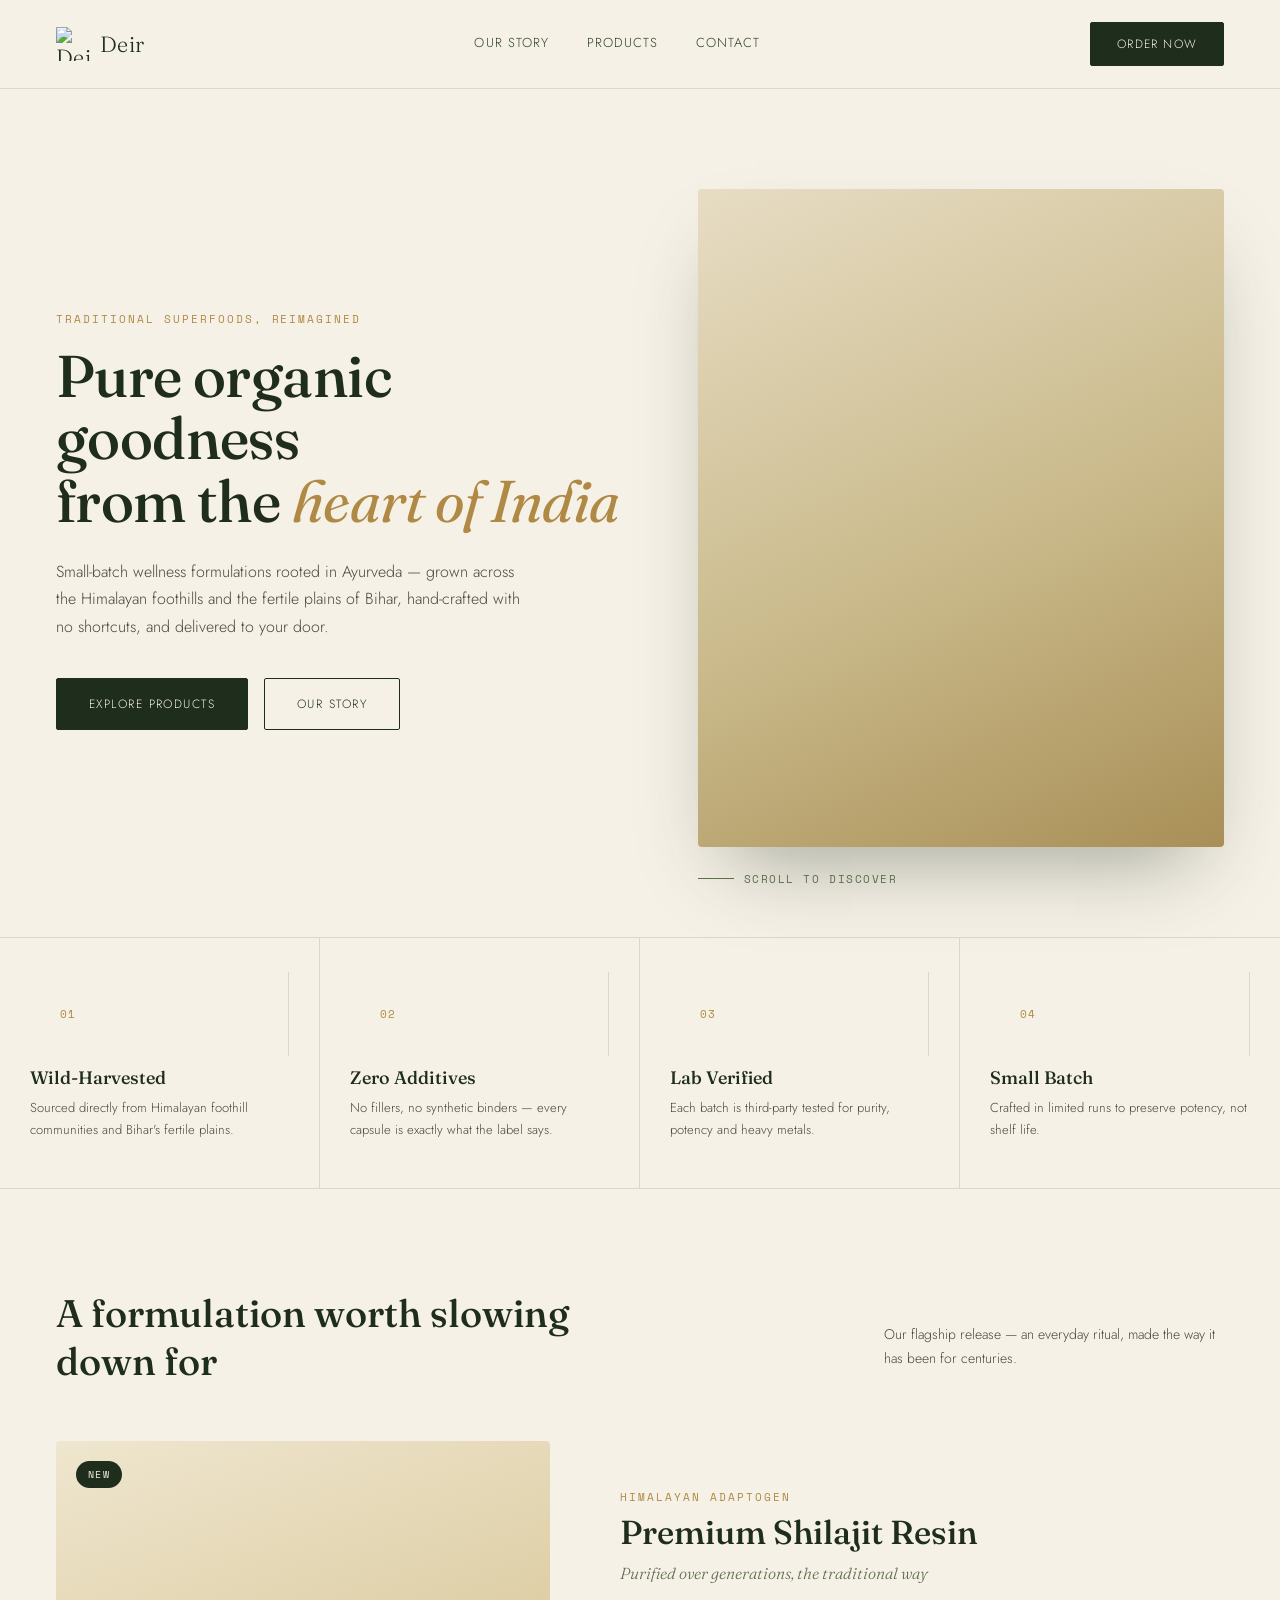
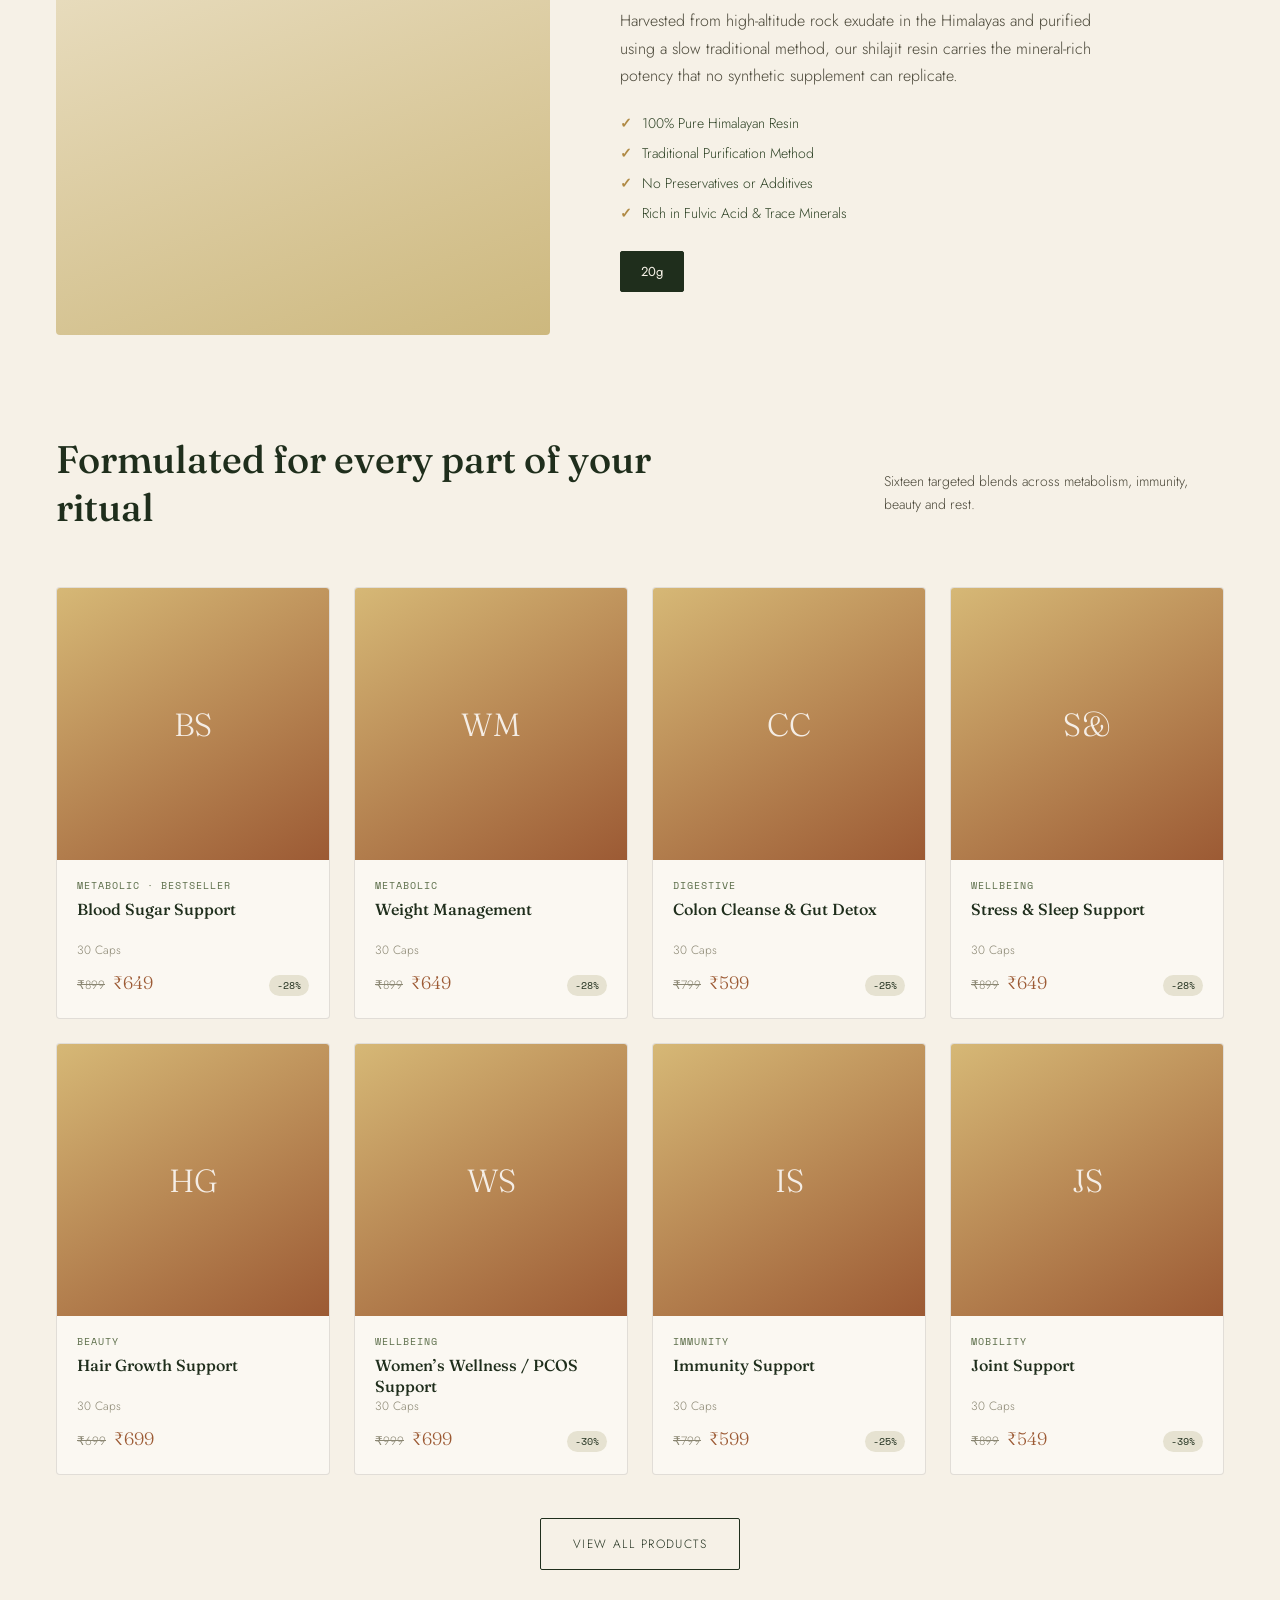
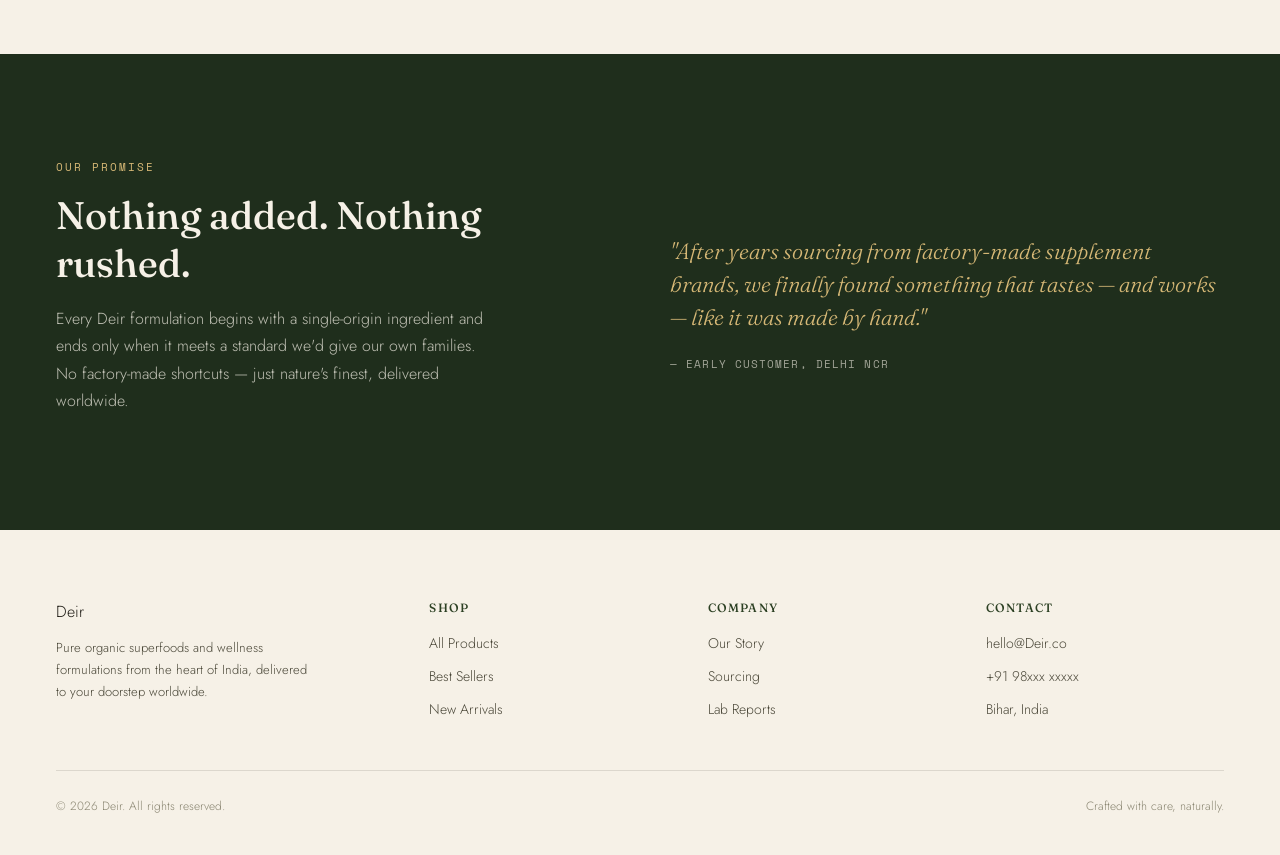
==== index.html @ 92b8bd2c "Add files via upload" ====
<!DOCTYPE html>
<html lang="en">
<head>
<meta charset="UTF-8">
<meta name="viewport" content="width=device-width, initial-scale=1.0">
<title>Deir — Pure Organic Goodness from the Heart of India</title>
<link rel="preconnect" href="https://fonts.googleapis.com">
<link href="https://fonts.googleapis.com/css2?family=Fraunces:ital,wght@0,400;0,500;0,600;1,400&family=Jost:wght@300;400;500&family=Space+Mono&display=swap" rel="stylesheet">
<link rel="stylesheet" href="style.css">
</head>
<body>

<nav class="nav">
  <a href="index.html" class="brand">
    <img src="images\deir_logo.jpeg" alt="Deir logo">
    Deir
  </a>
  <div class="nav-links">
    <a href="index.html#story">Our Story</a>
    <a href="products.html">Products</a>
    <a href="index.html#contact">Contact</a>
  </div>
  <a href="products.html" class="nav-cta">Order Now</a>
</nav>

<header class="hero">
  <div>
    <span class="eyebrow">Traditional Superfoods, Reimagined</span>
    <h1 style="margin-top:16px;">Pure organic goodness<br>from the <em>heart of India</em></h1>
    <p class="lede">Small-batch wellness formulations rooted in Ayurveda — grown across the Himalayan foothills and the fertile plains of Bihar, hand-crafted with no shortcuts, and delivered to your door.</p>
    <div class="hero-ctas">
      <a href="products.html" class="btn-primary">Explore Products</a>
      <a href="#story" class="btn-secondary">Our Story</a>
    </div>
  </div>
  <div class="hero-visual">
    <div class="hero-frame">
      <img src="images/hero-main.png" alt="Natural ingredients arranged on linen"
           onerror="this.style.display='none';">
    </div>
    <div class="scroll-note"><span class="line"></span> Scroll to discover</div>
  </div>
</header>

<section class="origin-strip">
  <div><div class="num">01</div><h4>Wild-Harvested</h4><p>Sourced directly from Himalayan foothill communities and Bihar's fertile plains.</p></div>
  <div><div class="num">02</div><h4>Zero Additives</h4><p>No fillers, no synthetic binders — every capsule is exactly what the label says.</p></div>
  <div><div class="num">03</div><h4>Lab Verified</h4><p>Each batch is third-party tested for purity, potency and heavy metals.</p></div>
  <div><div class="num">04</div><h4>Small Batch</h4><p>Crafted in limited runs to preserve potency, not shelf life.</p></div>
</section>

<section class="section" id="story">
  <div class="section-head">
    <h2>A formulation worth slowing down for</h2>
    <p>Our flagship release — an everyday ritual, made the way it has been for centuries.</p>
  </div>
  <div class="feature-split">
    <div class="feature-media">
      <span class="tag">New</span>
      <img src="images/image.png" alt="Premium Shilajit Resin"
           onerror="this.style.display='none';">
    </div>
    <div class="feature-body">
      <span class="eyebrow">Himalayan Adaptogen</span>
      <h3>Premium Shilajit Resin</h3>
      <p class="tagline">Purified over generations, the traditional way</p>
      <p class="desc">Harvested from high-altitude rock exudate in the Himalayas and purified using a slow traditional method, our shilajit resin carries the mineral-rich potency that no synthetic supplement can replicate.</p>
      <ul class="check-list">
        <li>100% Pure Himalayan Resin</li>
        <li>Traditional Purification Method</li>
        <li>No Preservatives or Additives</li>
        <li>Rich in Fulvic Acid & Trace Minerals</li>
      </ul>
      <div class="size-select">
        <button class="active">20g</button>
      </div>
    </div>
  </div>
</section>

<section class="section" style="padding-top:0;">
  <div class="section-head">
    <h2>Formulated for every part of your ritual</h2>
    <p>Sixteen targeted blends across metabolism, immunity, beauty and rest.</p>
  </div>
  <div class="grid-teaser" id="teaser-grid"></div>
  <div class="view-all-wrap">
    <a href="products.html" class="btn-secondary">View All Products</a>
  </div>
</section>

<section class="band">
  <div>
    <span class="eyebrow" style="color:var(--gold-light);">Our Promise</span>
    <h2 style="margin-top:14px;">Nothing added. Nothing rushed.</h2>
    <p style="margin-top:18px;max-width:440px;">Every Deir formulation begins with a single-origin ingredient and ends only when it meets a standard we'd give our own families. No factory-made shortcuts — just nature's finest, delivered worldwide.</p>
  </div>
  <div>
    <p class="quote">"After years sourcing from factory-made supplement brands, we finally found something that tastes — and works — like it was made by hand."</p>
    <div class="quote-by">— Early Customer, Delhi NCR</div>
  </div>
</section>

<footer class="footer" id="contact">
  <div class="footer-top">
    <div>
      <div class="brand" style="margin-bottom:14px;">Deir</div>
      <p style="max-width:260px;font-size:13px;">Pure organic superfoods and wellness formulations from the heart of India, delivered to your doorstep worldwide.</p>
    </div>
    <div>
      <h4>Shop</h4>
      <ul><li><a href="products.html">All Products</a></li><li><a href="products.html">Best Sellers</a></li><li><a href="products.html">New Arrivals</a></li></ul>
    </div>
    <div>
      <h4>Company</h4>
      <ul><li><a href="index.html#story">Our Story</a></li><li><a href="#">Sourcing</a></li><li><a href="#">Lab Reports</a></li></ul>
    </div>
    <div>
      <h4>Contact</h4>
      <ul><li><a href="mailto:hello@Deir.co">hello@Deir.co</a></li><li><a href="#">+91 98xxx xxxxx</a></li><li><a href="#">Bihar, India</a></li></ul>
    </div>
  </div>
  <div class="footer-bottom">
    <span>© 2026 Deir. All rights reserved.</span>
    <span>Crafted with care, naturally.</span>
  </div>
</footer>

<script src="products.js"></script>
</body>
</html>
---- style.css ----
/* ============ Deir — token system ============ */
:root{
  --ivory:#F6F1E7;
  --paper:#FBF8F2;
  --forest:#1F2E1C;
  --forest-2:#2C4023;
  --moss:#5C6E4A;
  --gold:#B08A45;
  --gold-light:#D6B876;
  --clay:#9C5A34;
  --ink:#211E17;
  --line:rgba(33,30,23,0.12);
  --serif:'Fraunces', 'Times New Roman', serif;
  --sans:'Jost', 'Helvetica Neue', Arial, sans-serif;
  --mono:'Space Mono', monospace;
}

*{box-sizing:border-box;}
html{scroll-behavior:smooth;}
body{
  margin:0;
  background:var(--ivory);
  color:var(--ink);
  font-family:var(--sans);
  font-weight:300;
  -webkit-font-smoothing:antialiased;
}
img{max-width:100%;display:block;}
a{color:inherit;text-decoration:none;}
h1,h2,h3,h4{font-family:var(--serif);font-weight:500;margin:0;color:var(--forest);}
p{line-height:1.7;color:#4a4738;}
button{font-family:var(--sans);cursor:pointer;}

.eyebrow{
  font-family:var(--mono);
  font-size:11px;
  letter-spacing:.18em;
  text-transform:uppercase;
  color:var(--gold);
}

/* ===== nav ===== */
.nav{
  position:sticky;top:0;z-index:50;
  display:flex;align-items:center;justify-content:space-between;
  padding:22px 56px;
  background:rgba(246,241,231,0.88);
  backdrop-filter:blur(10px);
  border-bottom:1px solid var(--line);
}
.nav .brand{display:flex;align-items:center;gap:10px;font-family:var(--serif);font-size:22px;color:var(--forest);letter-spacing:.02em;}
.nav .brand img{width:34px;height:34px;object-fit:contain;display:block;}
.nav-links{display:flex;align-items:center;gap:38px;font-size:13px;letter-spacing:.08em;text-transform:uppercase;color:var(--forest-2);}
.nav-links a{position:relative;padding-bottom:4px;}
.nav-links a::after{content:'';position:absolute;left:0;bottom:0;width:0;height:1px;background:var(--gold);transition:width .3s ease;}
.nav-links a:hover::after{width:100%;}
.nav-cta{
  background:var(--forest);color:var(--ivory);
  padding:12px 26px;font-size:12px;letter-spacing:.1em;text-transform:uppercase;
  border-radius:2px;border:1px solid var(--forest);
  transition:background .3s ease,color .3s ease;
}
.nav-cta:hover{background:transparent;color:var(--forest);}

/* ===== hero ===== */
.hero{
  display:grid;grid-template-columns:1.05fr .95fr;
  align-items:center;gap:60px;
  padding:100px 56px 90px;
  max-width:1400px;margin:0 auto;
}
.hero h1{font-size:clamp(40px,4.6vw,66px);line-height:1.06;letter-spacing:-.01em;}
.hero h1 em{font-style:italic;color:var(--gold);font-weight:400;}
.hero p.lede{max-width:480px;margin-top:26px;font-size:16px;}
.hero-ctas{display:flex;gap:16px;margin-top:38px;}
.btn-primary{
  background:var(--forest);color:var(--ivory);padding:16px 32px;font-size:12px;
  letter-spacing:.12em;text-transform:uppercase;border-radius:2px;border:1px solid var(--forest);
  transition:.3s;
}
.btn-primary:hover{background:var(--forest-2);}
.btn-secondary{
  background:transparent;color:var(--forest);padding:16px 32px;font-size:12px;
  letter-spacing:.12em;text-transform:uppercase;border-radius:2px;border:1px solid var(--forest);
  transition:.3s;
}
.btn-secondary:hover{background:var(--forest);color:var(--ivory);}
.hero-visual{position:relative;}
.hero-frame{
  aspect-ratio:4/5;border-radius:4px;overflow:hidden;
  background:linear-gradient(155deg,#e7ddc4,#c9b98a 55%,#a98f57);
  display:flex;align-items:center;justify-content:center;position:relative;
  box-shadow:0 40px 80px -30px rgba(31,46,28,.4);
}
.hero-frame img{width:100%;height:100%;object-fit:cover;}
.scroll-note{
  position:absolute;left:0;bottom:-40px;display:flex;align-items:center;gap:10px;
  font-family:var(--mono);font-size:11px;letter-spacing:.14em;text-transform:uppercase;color:var(--moss);
}
.scroll-note .line{width:36px;height:1px;background:var(--moss);animation:grow 2s ease-in-out infinite;}
@keyframes grow{0%,100%{width:36px;}50%{width:12px;}}

/* ===== section shell ===== */
.section{padding:100px 56px;max-width:1400px;margin:0 auto;}
.section-head{display:flex;justify-content:space-between;align-items:flex-end;margin-bottom:56px;gap:40px;}
.section-head h2{font-size:clamp(30px,3vw,44px);max-width:620px;}
.section-head p{max-width:340px;font-size:14px;}

/* ===== pillars / origin strip ===== */
.origin-strip{
  display:grid;grid-template-columns:repeat(4,1fr);
  border-top:1px solid var(--line);border-bottom:1px solid var(--line);
}
.origin-strip div{padding:34px 30px;border-right:1px solid var(--line);}
.origin-strip div:last-child{border-right:none;}
.origin-strip .num{font-family:var(--mono);font-size:11px;color:var(--gold);letter-spacing:.1em;}
.origin-strip h4{font-size:18px;margin-top:10px;}
.origin-strip p{font-size:13px;margin-top:8px;}

/* ===== featured product split ===== */
.feature-split{display:grid;grid-template-columns:.9fr 1.1fr;gap:70px;align-items:center;}
.feature-media{
  aspect-ratio:1/1;border-radius:4px;overflow:hidden;position:relative;
  background:linear-gradient(160deg,#efe6cf,#cdb87e);
}
.feature-media img{width:100%;height:100%;object-fit:cover;}
.feature-media .tag{
  position:absolute;top:20px;left:20px;background:var(--forest);color:var(--ivory);
  font-family:var(--mono);font-size:10px;letter-spacing:.14em;text-transform:uppercase;
  padding:6px 12px;border-radius:20px;
}
.feature-body h3{font-size:clamp(28px,2.6vw,38px);margin-top:4px;}
.feature-body .tagline{font-style:italic;color:var(--moss);font-family:var(--serif);font-size:16px;margin-top:8px;}
.feature-body p.desc{margin-top:20px;max-width:480px;}
.check-list{list-style:none;padding:0;margin:24px 0 0;display:grid;gap:10px;}
.check-list li{display:flex;gap:10px;align-items:center;font-size:14px;color:var(--forest-2);}
.check-list li::before{content:'✓';color:var(--gold);font-weight:700;}
.size-select{display:flex;gap:10px;margin-top:28px;}
.size-select button{
  padding:10px 20px;border:1px solid var(--line);background:transparent;font-size:13px;border-radius:2px;
}
.size-select button.active{background:var(--forest);color:var(--ivory);border-color:var(--forest);}

/* ===== product grid teaser on home ===== */
.grid-teaser{display:grid;grid-template-columns:repeat(4,1fr);gap:24px;}
.p-card{
  background:var(--paper);border:1px solid var(--line);border-radius:4px;overflow:hidden;
  transition:transform .35s ease,box-shadow .35s ease;
}
.p-card:hover{transform:translateY(-6px);box-shadow:0 30px 50px -30px rgba(31,46,28,.35);}
.p-card .thumb{
  aspect-ratio:1/1;background:linear-gradient(150deg,var(--gold-light),var(--clay));
  display:flex;align-items:center;justify-content:center;position:relative;overflow:hidden;
}
.p-card .thumb img{width:100%;height:100%;object-fit:cover;}
.p-card .thumb .init{font-family:var(--serif);font-size:32px;color:rgba(255,255,255,.85);}
.p-card .info{padding:18px 20px 22px;}
.p-card .info .cat{font-family:var(--mono);font-size:10px;letter-spacing:.1em;text-transform:uppercase;color:var(--moss);}
.p-card .info h4{font-size:16px;margin-top:6px;line-height:1.3;min-height:42px;}
.price-row{display:flex;align-items:baseline;gap:8px;margin-top:12px;}
.price-row .mrp{font-size:12px;color:#8a8672;text-decoration:line-through;}
.price-row .sell{font-family:var(--serif);font-size:18px;color:var(--clay);}
.price-row .badge{margin-left:auto;font-size:10px;font-family:var(--mono);color:var(--forest);background:#e6e2d1;padding:3px 8px;border-radius:12px;}

.view-all-wrap{text-align:center;margin-top:56px;}

/* ===== testimonial / story band ===== */
.band{
  background:var(--forest);color:var(--ivory);padding:100px 56px;
  display:grid;grid-template-columns:1fr 1fr;gap:60px;align-items:center;
}
.band h2{color:var(--ivory);font-size:clamp(28px,3vw,42px);}
.band p{color:rgba(246,241,231,.75);}
.band .quote{font-family:var(--serif);font-style:italic;font-size:22px;line-height:1.5;color:var(--gold-light);}
.band .quote-by{margin-top:18px;font-family:var(--mono);font-size:11px;letter-spacing:.1em;text-transform:uppercase;color:rgba(246,241,231,.6);}

/* ===== footer ===== */
.footer{padding:70px 56px 40px;max-width:1400px;margin:0 auto;}
.footer-top{display:grid;grid-template-columns:1.4fr 1fr 1fr 1fr;gap:40px;padding-bottom:50px;border-bottom:1px solid var(--line);}
.footer-top h4{font-size:12px;letter-spacing:.1em;text-transform:uppercase;color:var(--forest-2);margin-bottom:16px;}
.footer-top ul{list-style:none;padding:0;margin:0;display:grid;gap:10px;}
.footer-top a{font-size:14px;color:#4a4738;}
.footer-top a:hover{color:var(--gold);}
.footer-bottom{display:flex;justify-content:space-between;padding-top:26px;font-size:12px;color:#8a8672;}

/* ===== PRODUCTS PAGE ===== */
.products-hero{padding:80px 56px 40px;max-width:1400px;margin:0 auto;}
.products-hero h1{font-size:clamp(34px,4vw,54px);max-width:760px;}
.products-hero p{max-width:520px;margin-top:18px;}

.filter-bar{
  display:flex;gap:12px;flex-wrap:wrap;padding:0 56px 40px;max-width:1400px;margin:0 auto;
  position:sticky;top:75px;background:var(--ivory);z-index:20;
}
.filter-bar button{
  padding:9px 18px;border:1px solid var(--line);background:var(--paper);border-radius:20px;font-size:12px;
  letter-spacing:.04em;color:var(--forest-2);transition:.25s;
}
.filter-bar button.active,.filter-bar button:hover{background:var(--forest);color:var(--ivory);border-color:var(--forest);}

.product-list{
  max-width:1400px;margin:0 auto;padding:0 56px 60px;
  display:grid;grid-template-columns:repeat(auto-fit,minmax(250px,1fr));gap:24px;
}

/* tile style */
.p-row{
  display:flex;flex-direction:column;gap:16px;
  background:var(--paper);border:1px solid var(--line);border-radius:4px;overflow:hidden;
  transition:transform .35s ease,box-shadow .35s ease;
}
.p-row:hover{transform:translateY(-6px);box-shadow:0 30px 50px -30px rgba(31,46,28,.35);}
.p-row .row-thumb{
  width:100%;aspect-ratio:1/1;
  background:linear-gradient(150deg,var(--gold-light),var(--clay));
  display:flex;align-items:center;justify-content:center;
}
.p-row .row-thumb img{width:100%;height:100%;object-fit:cover;}
.p-row .row-thumb .init{font-family:var(--serif);font-size:26px;color:rgba(255,255,255,.85);}
.p-row .row-mid{padding:0 20px;}
.p-row .row-mid .cat{font-family:var(--mono);font-size:10px;letter-spacing:.12em;text-transform:uppercase;color:var(--moss);}
.p-row .row-mid h3{font-size:20px;margin-top:6px;min-height:52px;}
.p-row .row-mid .pack{font-size:13px;color:#8a8672;margin-top:6px;}
.p-row .row-price{padding:0 20px 22px;text-align:left;min-width:0;}
.p-row .row-price .mrp{font-size:13px;color:#8a8672;text-decoration:line-through;}
.p-row .row-price .sell{font-family:var(--serif);font-size:24px;color:var(--clay);display:block;margin-top:2px;}
.p-row .row-price .save{font-size:11px;font-family:var(--mono);color:var(--forest);margin-top:6px;}
.p-row .row-price .btn-add{
  margin-top:14px;padding:10px 22px;font-size:11px;letter-spacing:.1em;text-transform:uppercase;
  background:var(--forest);color:var(--ivory);border:none;border-radius:2px;
}

/* slider "explore more" */
.slider-section{padding:20px 0 100px;max-width:1400px;margin:0 auto;}
.slider-head{display:flex;justify-content:space-between;align-items:flex-end;padding:0 56px 30px;}
.slider-head h2{font-size:clamp(26px,2.6vw,36px);}
.slider-controls{display:flex;gap:10px;padding:0 56px;}
.slider-controls button{
  width:44px;height:44px;border-radius:50%;border:1px solid var(--line);background:var(--paper);
  display:flex;align-items:center;justify-content:center;font-size:16px;color:var(--forest);
}
.slider-controls button:hover{background:var(--forest);color:var(--ivory);}
.slider-track-wrap{overflow:hidden;padding:6px 56px;}
.slider-track{display:flex;gap:24px;transition:transform .5s cubic-bezier(.22,.9,.3,1);}
.slider-track .p-card{min-width:280px;max-width:280px;flex:0 0 auto;}

@media (max-width:1000px){
  .hero,.feature-split,.band{grid-template-columns:1fr;}
  .grid-teaser{grid-template-columns:repeat(2,1fr);}
  .origin-strip{grid-template-columns:repeat(2,1fr);}
  .footer-top{grid-template-columns:1fr 1fr;}
  .nav{padding:18px 22px;}
  .nav-links{display:none;}
  .section,.hero,.products-hero,.filter-bar,.product-list{padding-left:22px;padding-right:22px;}
}
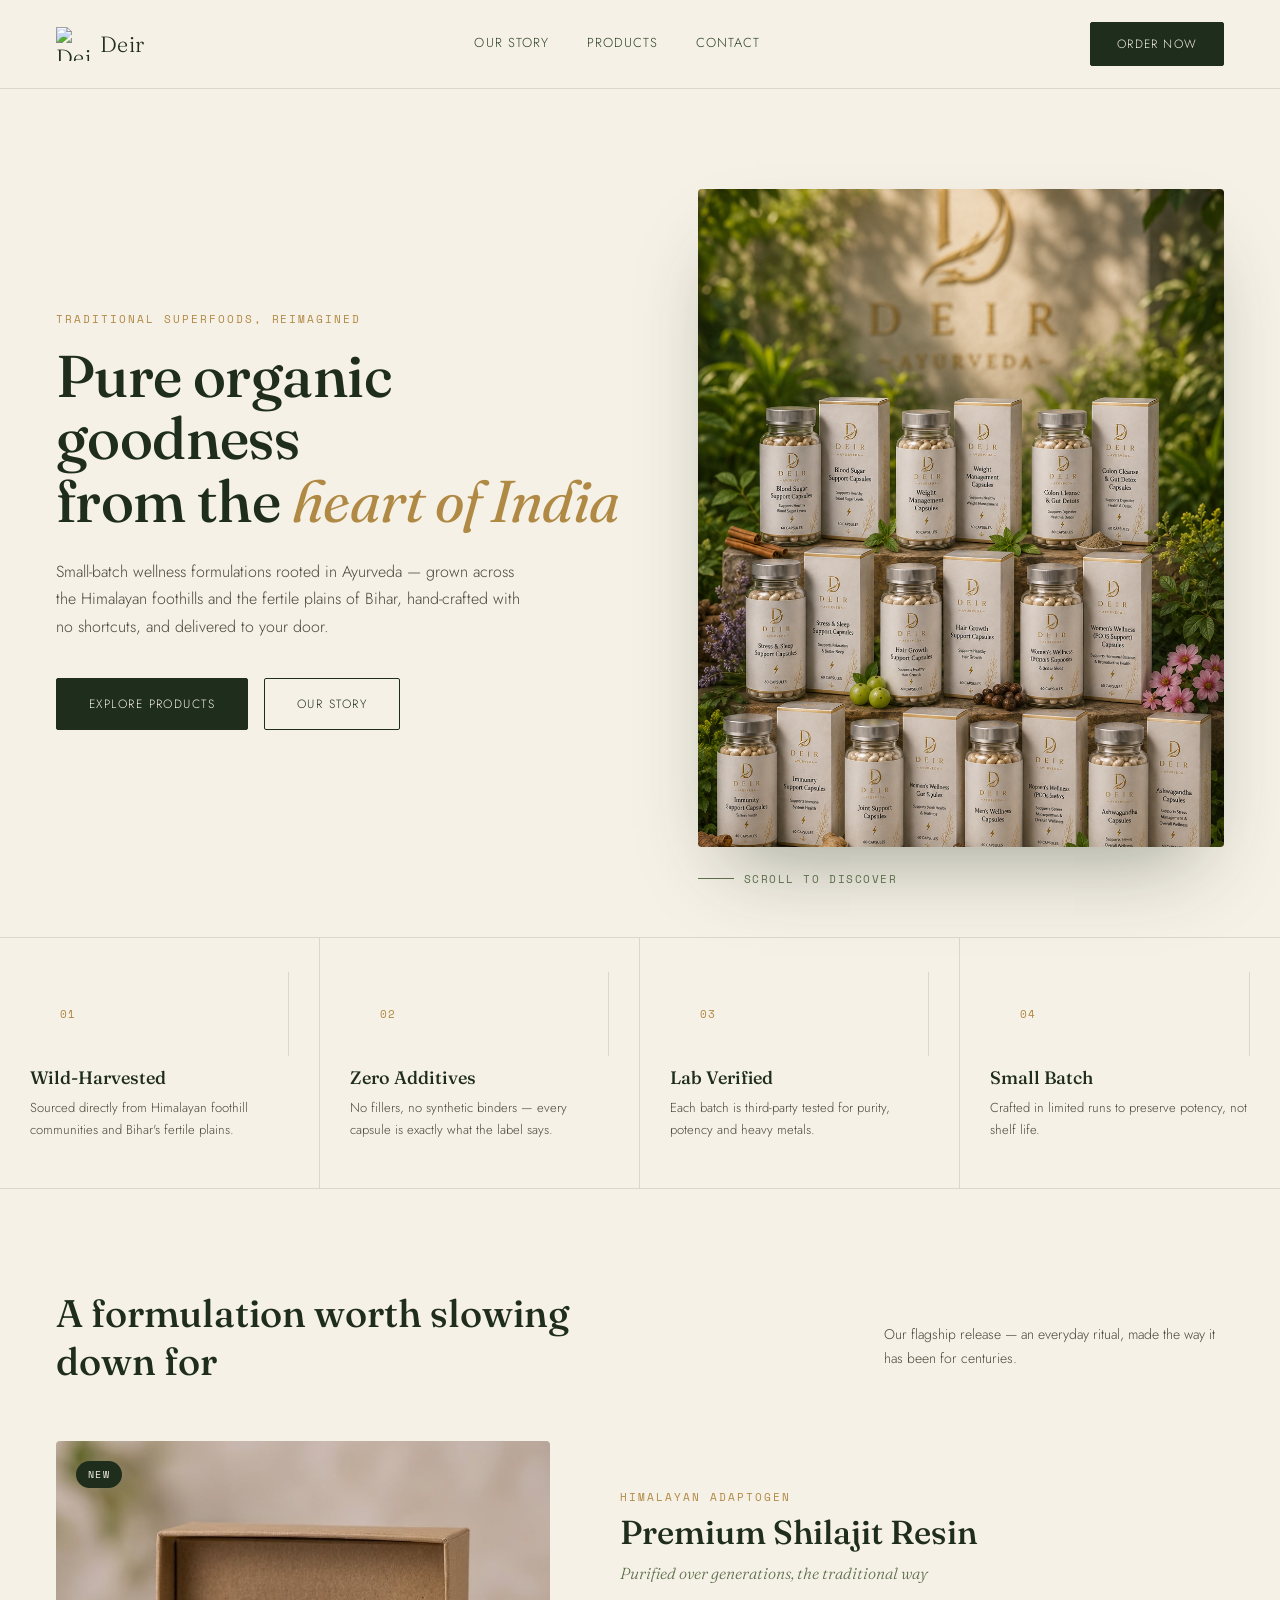
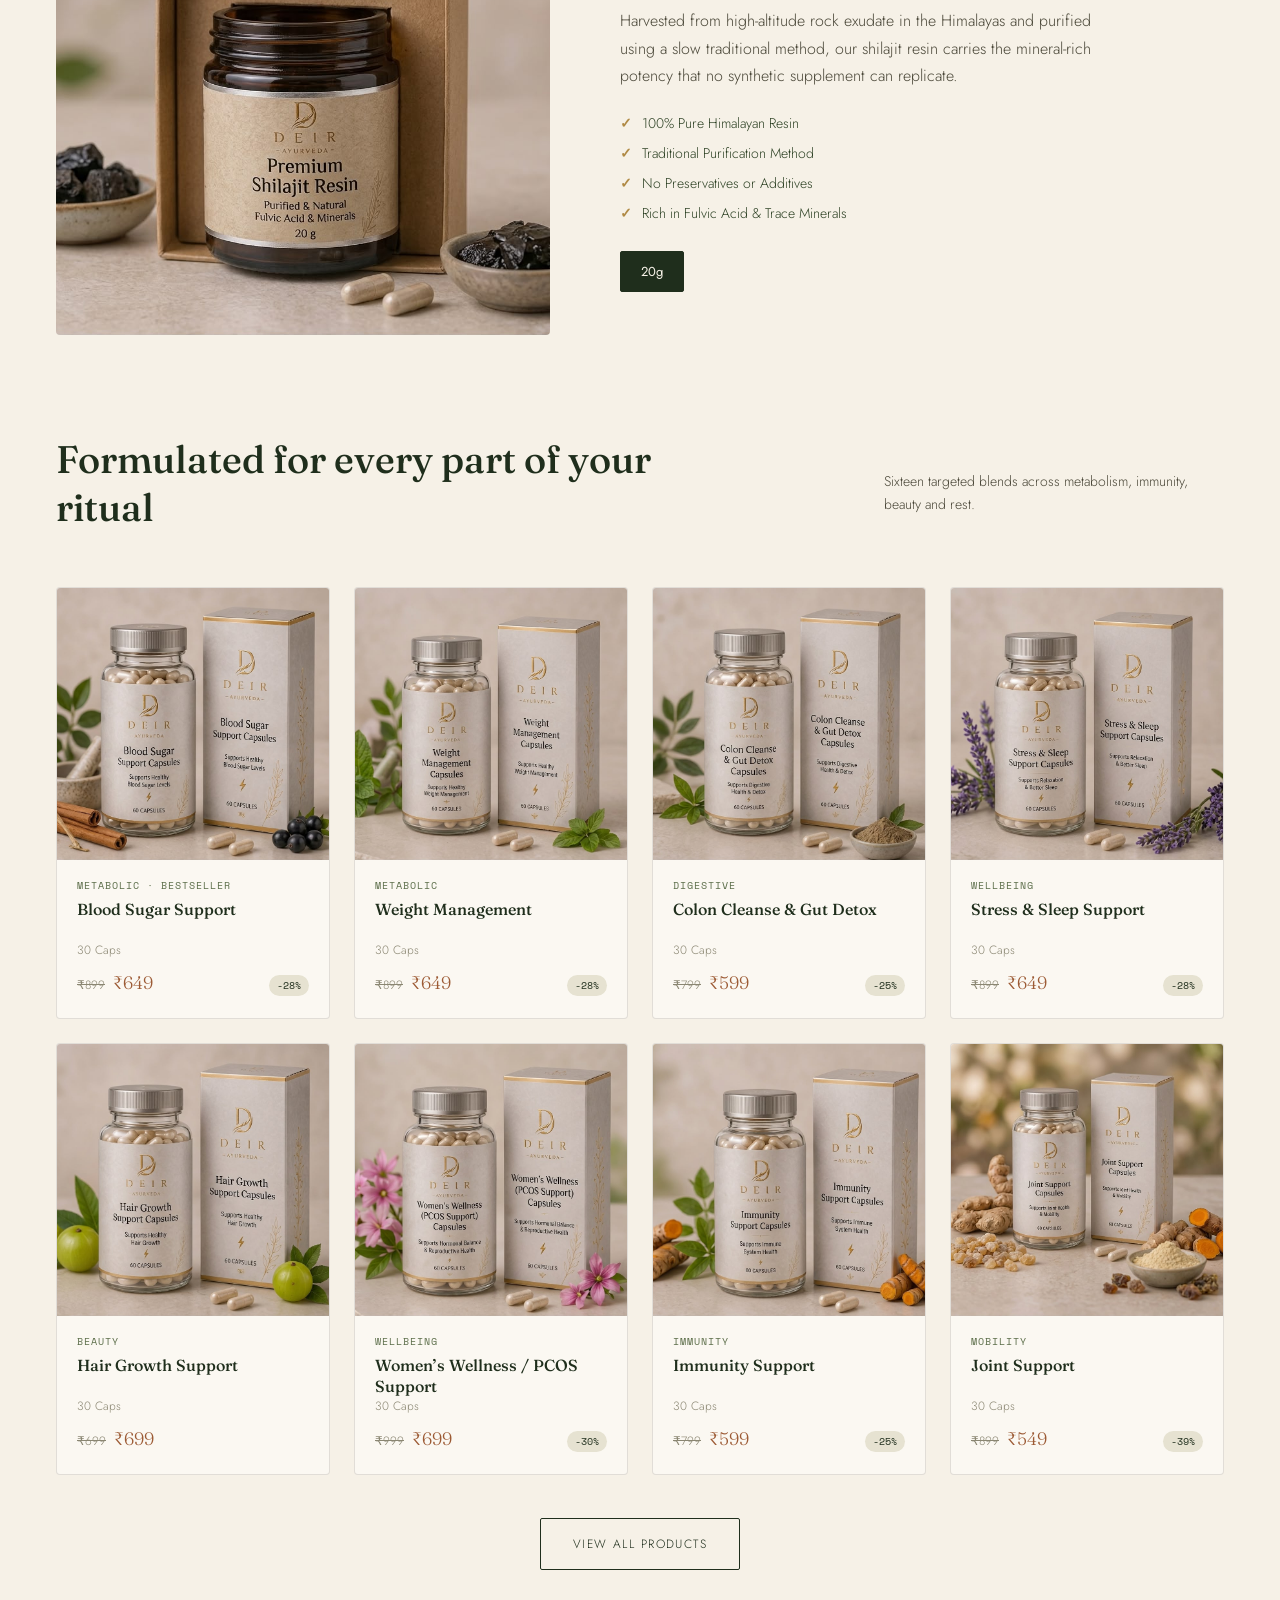
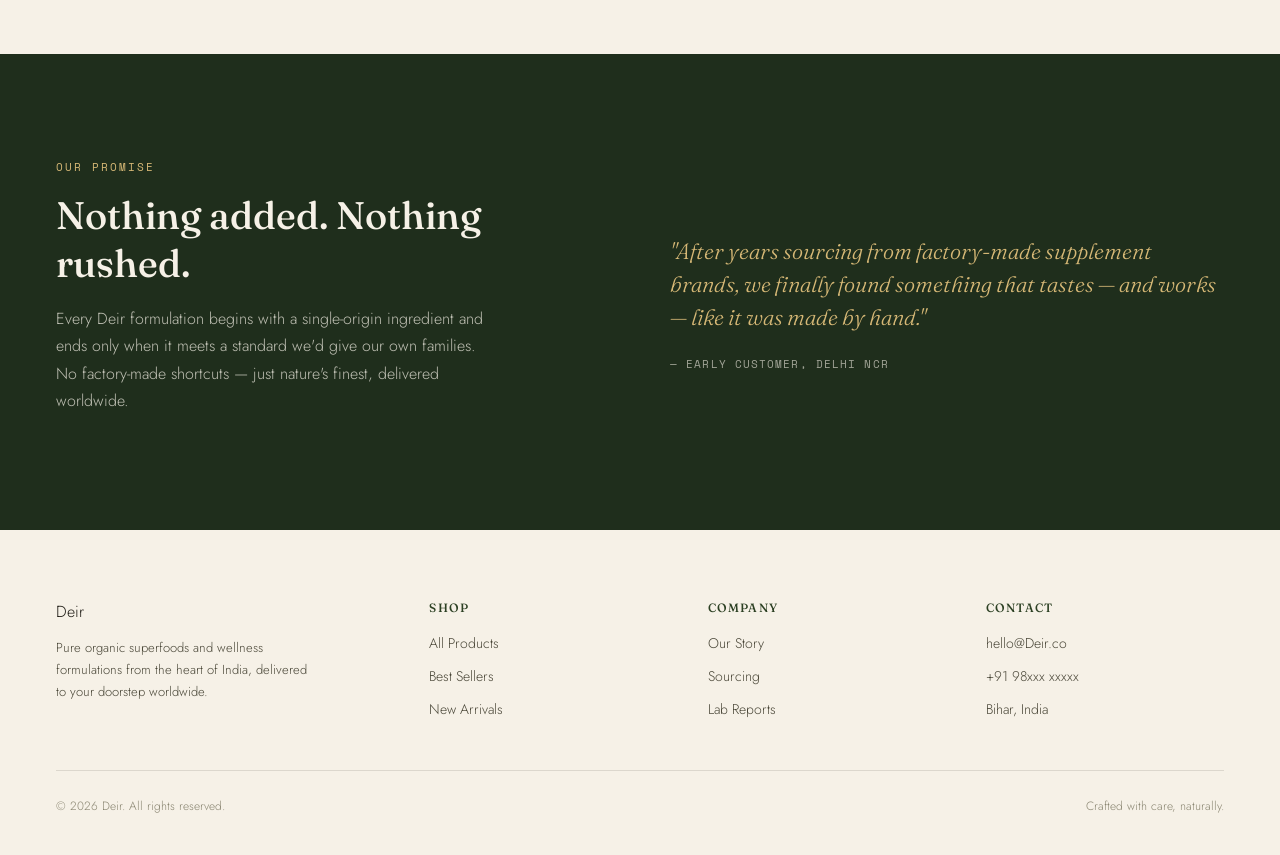
==== commit 59bc006d: "Update index.html" ====
--- a/index.html
+++ b/index.html
@@ -35,7 +35,7 @@
   </div>
   <div class="hero-visual">
     <div class="hero-frame">
-      <img src="images/hero-main.png" alt="Natural ingredients arranged on linen"
+      <img src="hero-main.png" alt="Natural ingredients arranged on linen"
            onerror="this.style.display='none';">
     </div>
     <div class="scroll-note"><span class="line"></span> Scroll to discover</div>
@@ -57,7 +57,7 @@
   <div class="feature-split">
     <div class="feature-media">
       <span class="tag">New</span>
-      <img src="images/image.png" alt="Premium Shilajit Resin"
+      <img src="image.png" alt="Premium Shilajit Resin"
            onerror="this.style.display='none';">
     </div>
     <div class="feature-body">
@@ -128,4 +128,4 @@
 
 <script src="products.js"></script>
 </body>
-</html>+</html>
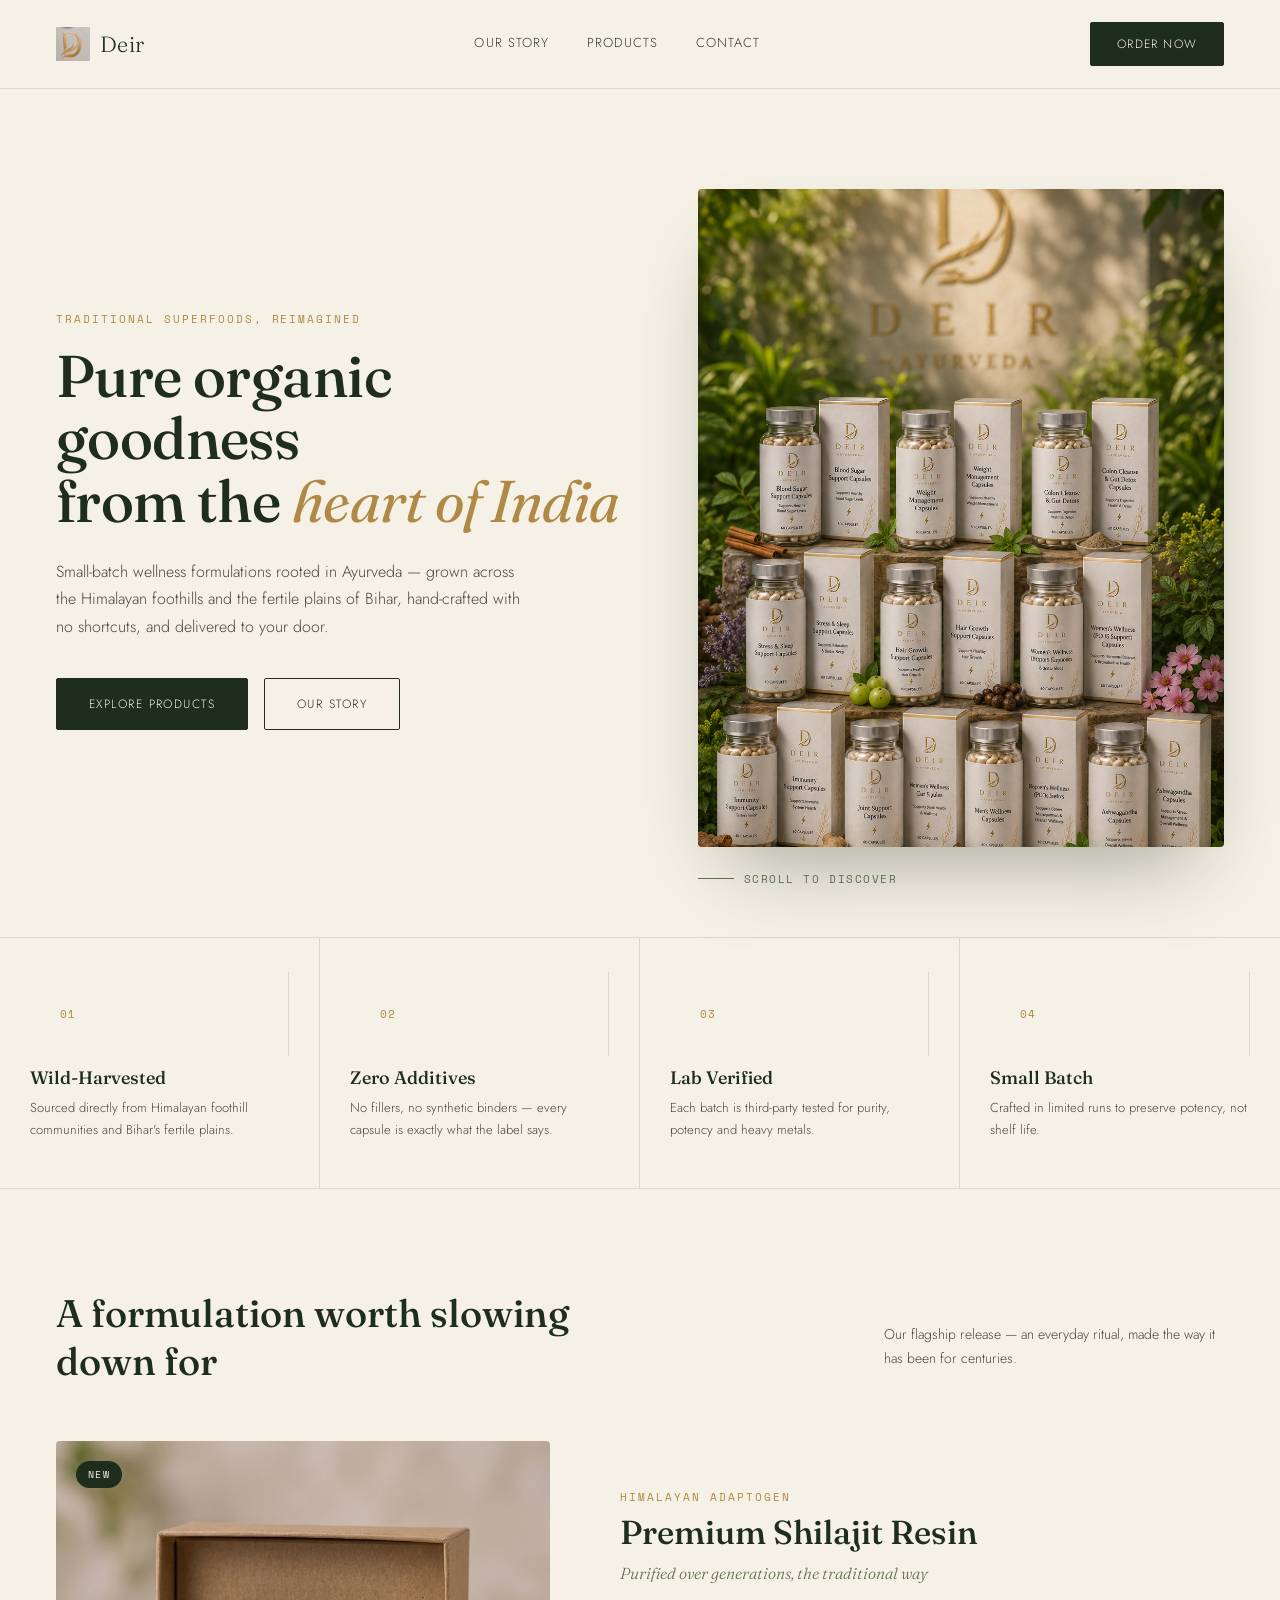
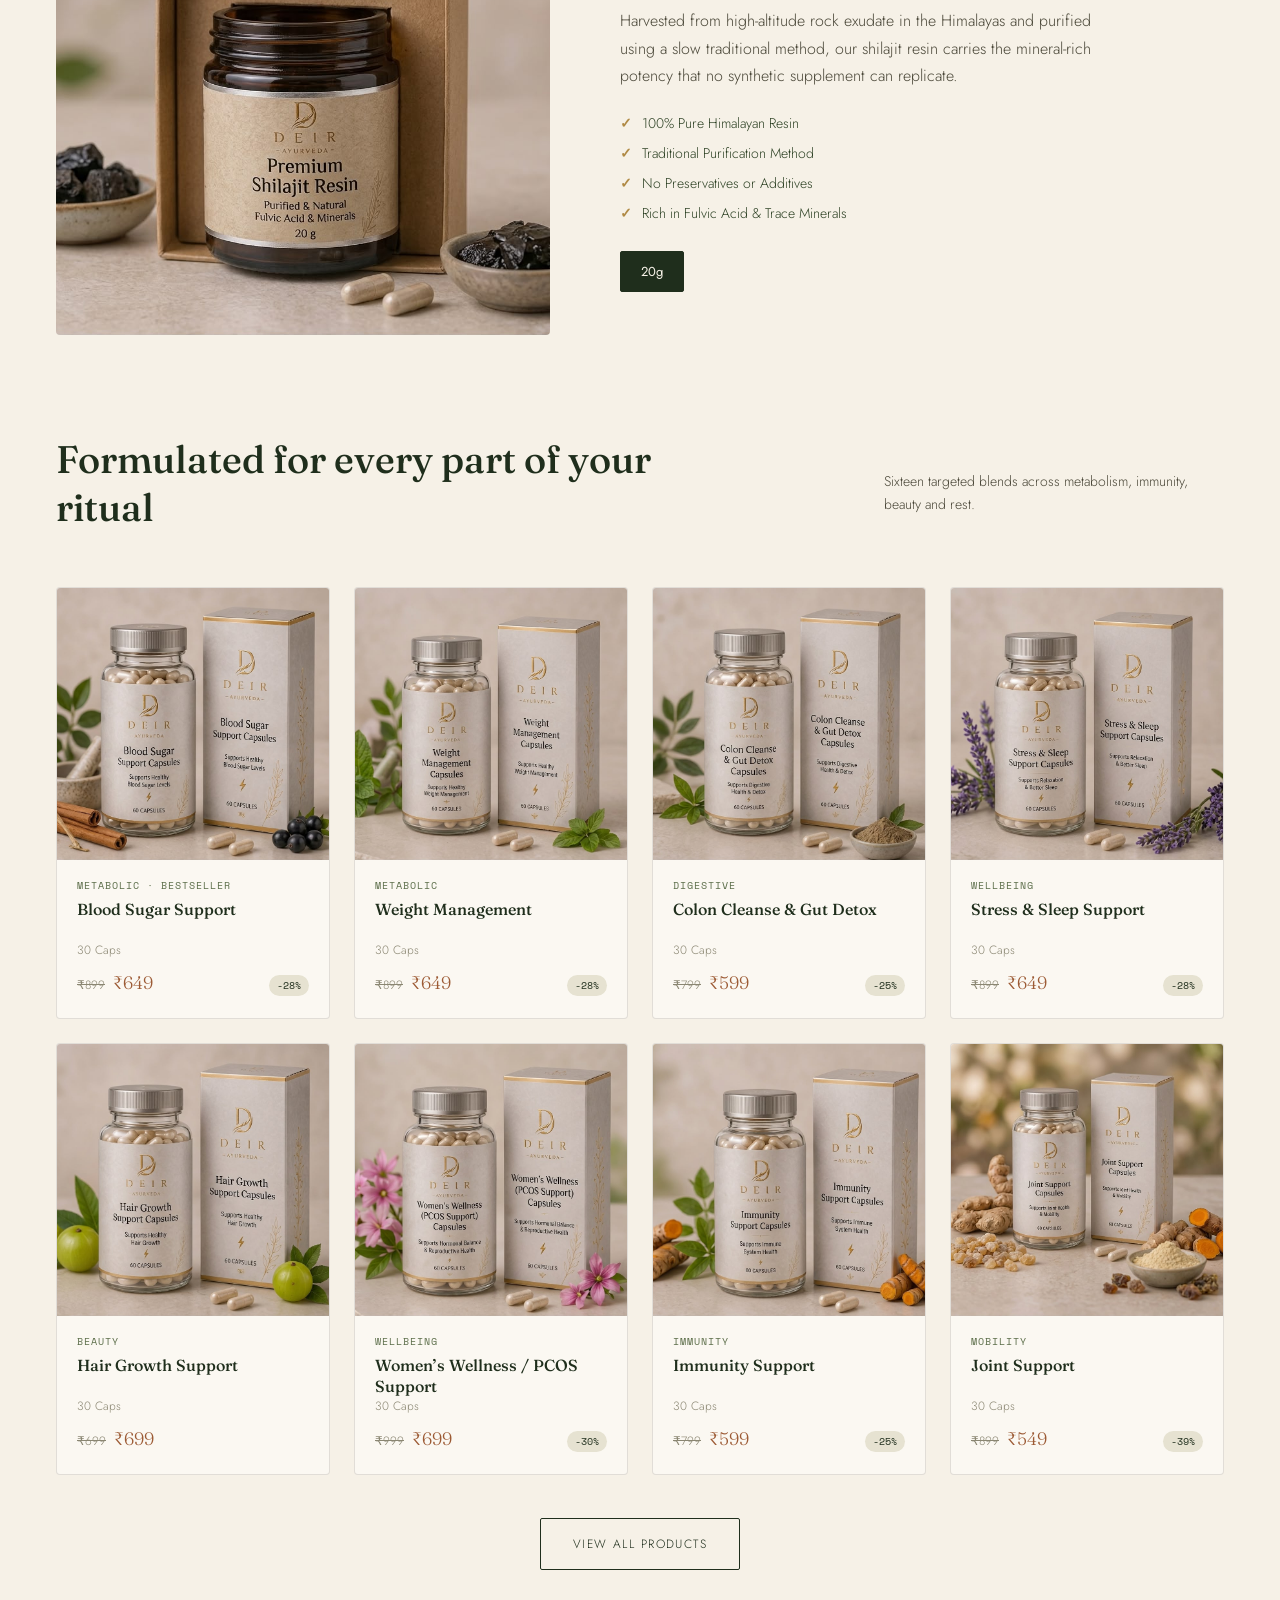
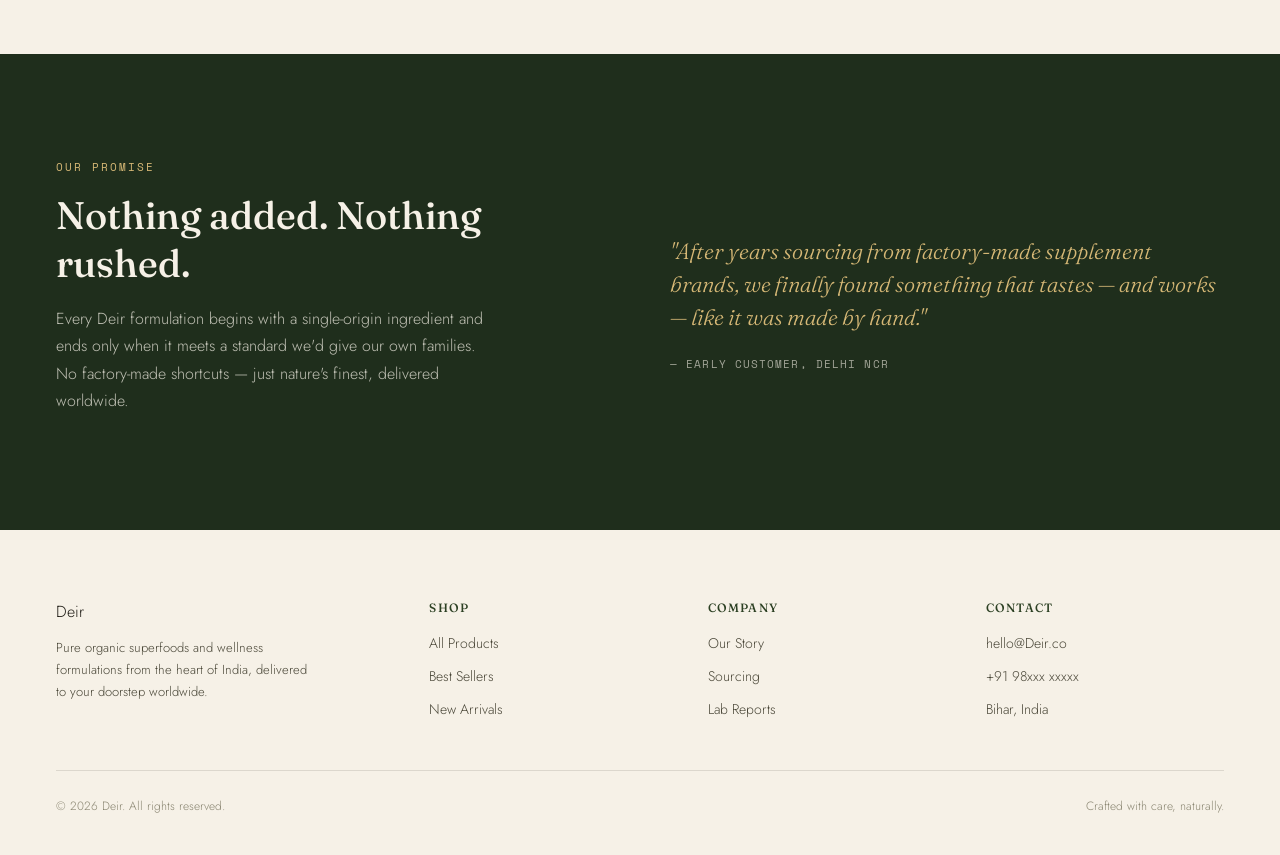
==== commit 2e4979da: "Update index.html" ====
--- a/index.html
+++ b/index.html
@@ -12,7 +12,7 @@
 
 <nav class="nav">
   <a href="index.html" class="brand">
-    <img src="images\deir_logo.jpeg" alt="Deir logo">
+    <img src="deir_logo.jpeg" alt="Deir logo">
     Deir
   </a>
   <div class="nav-links">
